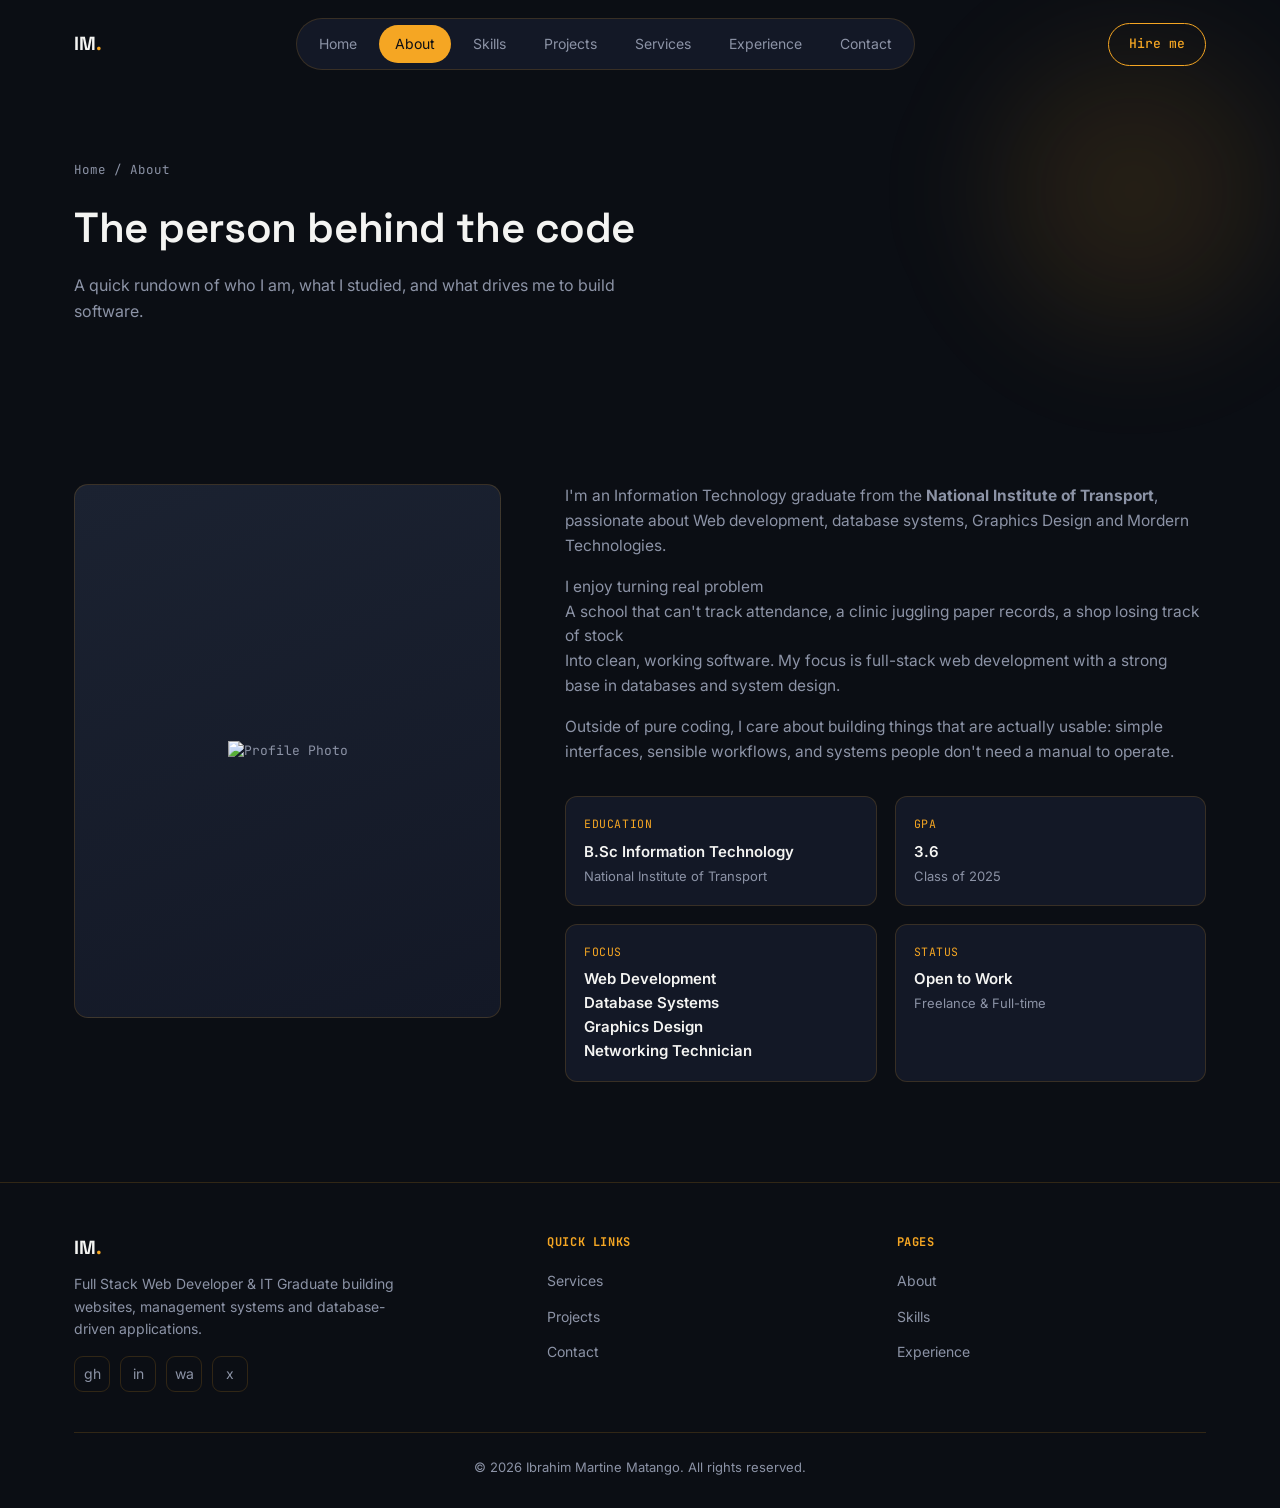
==== About.html @ f986606b "Add files via upload" ====
<!DOCTYPE html>
<html lang="en">
<head>
<meta charset="UTF-8">
<meta name="viewport" content="width=device-width, initial-scale=1.0">
<title>About — Ibrahim Martine Matango</title>
<meta name="description" content="Information Technology graduate from the National Institute of Transport, focused on software engineering, web development and database systems.">
<link rel="preconnect" href="https://fonts.googleapis.com">
<link rel="preconnect" href="https://fonts.gstatic.com" crossorigin>
<link href="https://fonts.googleapis.com/css2?family=Space+Grotesk:wght@400;500;600;700&family=Inter:wght@400;500;600&family=JetBrains+Mono:wght@400;500;600&display=swap" rel="stylesheet">
<link rel="stylesheet" href="style.css">
</head>
<body>

<div id="loader"><div class="loader-text">booting_portfolio.sh</div></div>
<div id="scroll-progress"></div>

<header id="site-header">
  <div class="container nav-wrap">
    <a href="index.html" class="logo">IM<span>.</span></a>
    <nav class="nav-links" id="nav-links">
      <a href="index.html">Home</a>
      <a href="about.html">About</a>
      <a href="skills.html">Skills</a>
      <a href="projects.html">Projects</a>
      <a href="services.html">Services</a>
      <a href="experience.html">Experience</a>
      <a href="contact.html">Contact</a>
    </nav>
    <a href="contact.html" class="nav-cta">Hire me</a>
    <button class="nav-toggle" id="nav-toggle" aria-label="Toggle menu"><span></span><span></span><span></span></button>
  </div>
</header>

<section class="page-banner">
  <div class="container">
    <div class="crumb"><a href="index.html">Home</a> / About</div>
    <h1>The person behind the code</h1>
    <p>A quick rundown of who I am, what I studied, and what drives me to build software.</p>
  </div>
</section><section>
  <div class="container">
    <div class="about-grid">
      <div class="about-photo reveal"><img src="pics/IMG-20240517-WA0015.jpg" alt="Profile Photo" class="hero-photo"></div>
      <div class="about-text reveal">
        <p>I'm an Information Technology graduate from the<strong> National Institute of Transport</strong>, passionate about Web development, database systems, Graphics Design and Mordern Technologies.</p>
        <p>I enjoy turning real problem<br>A school that can't track attendance, a clinic juggling paper records, a shop losing track of stock<br>Into clean, working software. My focus is full-stack web development with a strong base in databases and system design.</p>
        <p>Outside of pure coding, I care about building things that are actually usable: simple interfaces, sensible workflows, and systems people don't need a manual to operate.</p>
        <div class="info-grid">
          <div class="info-card">
            <div class="k">Education</div>
            <div class="v">B.Sc Information Technology<small>National Institute of Transport</small></div>
          </div>
          <div class="info-card">
            <div class="k">GPA</div>
            <div class="v">3.6<small>Class of 2025</small></div>
          </div>
          <div class="info-card">
            <div class="k">Focus</div>
            <div class="v">Web Development</div>
             <div class="v">Database Systems</div>
             <div class="v">Graphics Design</div>
             <div class="v">Networking Technician</div>
          </div>
          <div class="info-card">
            <div class="k">Status</div>
            <div class="v">Open to Work<small>Freelance &amp; Full-time</small></div>
          </div>
        </div>
      </div>
    </div>
  </div>
</section>
<footer>
  <div class="container">
    <div class="footer-grid">
      <div class="footer-about">
        <div class="logo">IM<span>.</span></div>
        <p>Full Stack Web Developer &amp; IT Graduate building websites, management systems and database-driven applications.</p>
        <div class="social-row">
          <a href="#" aria-label="GitHub">gh</a>
          <a href="#" aria-label="LinkedIn">in</a>
          <a href="#" aria-label="WhatsApp">wa</a>
          <a href="#" aria-label="X">x</a>
        </div>
      </div>
      <div>
        <h4>Quick Links</h4>
        <ul><li><a href="services.html">Services</a></li><li><a href="projects.html">Projects</a></li><li><a href="contact.html">Contact</a></li></ul>
      </div>
      <div>
        <h4>Pages</h4>
        <ul><li><a href="about.html">About</a></li><li><a href="skills.html">Skills</a></li><li><a href="experience.html">Experience</a></li></ul>
      </div>
    </div>
    <div class="footer-bottom">
      <span>© 2026 Ibrahim Martine Matango. All rights reserved.</span>
    
    </div>
  </div>
</footer>

<button id="back-to-top" aria-label="Back to top">↑</button>
<script src="script.js"></script>
</body>
</html>
---- style.css ----
:root{
  --bg:#0B0E14;
  --surface:#131826;
  --surface-2:#1B2231;
  --accent:#F5A623;
  --accent-soft:rgba(245,166,35,0.12);
  --accent-2:#2DD4BF;
  --text:#F4F4F2;
  --text-muted:#8C93A6;
  --border:rgba(245,166,35,0.16);
  --radius:14px;
  --display:'Space Grotesk',sans-serif;
  --body:'Inter',sans-serif;
  --mono:'JetBrains Mono',monospace;
}
*{margin:0;padding:0;box-sizing:border-box;}
html{scroll-behavior:smooth;}
html,body{overflow-x:hidden;width:100%;}
body{
  background:var(--bg);
  color:var(--text);
  font-family:var(--body);
  line-height:1.6;
  overflow-x:hidden;
}
a{color:inherit;text-decoration:none;}
ul{list-style:none;}
img{max-width:100%;display:block;}
.container{max-width:1180px;margin:0 auto;padding:0 24px;}
.hero-grid > *,.about-grid > *,.contact-grid > *,.skills-grid > *,.services-grid > *,.projects-grid > *,.cert-grid > *,.stats-bar > *{min-width:0;}
.terminal{max-width:100%;}
.eyebrow{
  font-family:var(--mono);
  font-size:13px;
  letter-spacing:0.08em;
  color:var(--accent);
  text-transform:uppercase;
  display:inline-flex;
  align-items:center;
  gap:8px;
  margin-bottom:14px;
}
.eyebrow::before{
  content:'';
  width:6px;height:6px;border-radius:50%;
  background:var(--accent);
  box-shadow:0 0 8px var(--accent);
}
h1,h2,h3{font-family:var(--display);font-weight:600;letter-spacing:-0.01em;}
section{padding:100px 0;position:relative;}
.section-head{max-width:560px;margin-bottom:56px;}
.section-head h2{font-size:34px;margin-bottom:12px;}
.section-head p{color:var(--text-muted);font-size:16px;}

/* ===== Scrollbar / focus ===== */
::selection{background:var(--accent);color:#0B0E14;}
:focus-visible{outline:2px solid var(--accent);outline-offset:3px;}

/* ===== Loader ===== */
#loader{
  position:fixed;inset:0;background:var(--bg);
  display:flex;align-items:center;justify-content:center;
  z-index:9999;transition:opacity .6s ease, visibility .6s ease;
}
#loader.hidden{opacity:0;visibility:hidden;}
.loader-text{font-family:var(--mono);color:var(--accent);font-size:14px;letter-spacing:.05em;}
.loader-text::after{content:'';display:inline-block;width:10px;height:14px;background:var(--accent);margin-left:6px;animation:blink 0.9s steps(1) infinite;vertical-align:-2px;}
@keyframes blink{50%{opacity:0;}}

/* ===== Scroll progress ===== */
#scroll-progress{
  position:fixed;top:0;left:0;height:3px;background:linear-gradient(90deg,var(--accent),var(--accent-2));
  width:0%;z-index:1100;
}

/* ===== Nav ===== */
header{
  position:fixed;top:0;left:0;right:0;z-index:1000;
  padding:18px 0;
  transition:background .3s ease, padding .3s ease, border-color .3s ease;
  border-bottom:1px solid transparent;
}
header.scrolled{
  background:rgba(11,14,20,0.85);
  backdrop-filter:blur(12px);
  padding:12px 0;
  border-bottom:1px solid var(--border);
}
.nav-wrap{display:flex;align-items:center;justify-content:space-between;}
.logo{font-family:var(--display);font-weight:700;font-size:19px;}
.logo span{color:var(--accent);}
.nav-links{display:flex;gap:6px;background:var(--surface);border:1px solid var(--border);padding:6px;border-radius:999px;}
.nav-links a{
  font-size:14px;padding:8px 16px;border-radius:999px;color:var(--text-muted);
  transition:color .25s, background .25s;
}
.nav-links a:hover{color:var(--text);}
.nav-links a.active{color:#0B0E14;background:var(--accent);}
.nav-cta{
  font-family:var(--mono);font-size:13px;font-weight:500;
  padding:10px 20px;border-radius:999px;border:1px solid var(--accent);
  color:var(--accent);transition:.25s;
}
.nav-cta:hover{background:var(--accent);color:#0B0E14;}
.nav-toggle{display:none;flex-direction:column;gap:5px;cursor:pointer;background:none;border:none;}
.nav-toggle span{width:24px;height:2px;background:var(--text);}

/* ===== Hero ===== */
.hero{
  min-height:100vh;display:flex;align-items:center;
  padding-top:120px;padding-bottom:60px;position:relative;
}
.hero::before{
  content:'';position:absolute;top:-10%;right:-10%;width:600px;height:600px;
  background:radial-gradient(circle,rgba(245,166,35,0.18),transparent 70%);
  filter:blur(40px);pointer-events:none;
}
.hero-grid{display:grid;grid-template-columns:1.1fr 0.9fr;gap:60px;align-items:center;}
.hero h1{font-size:54px;line-height:1.08;margin-bottom:18px;}
.hero h1 .accent{color:var(--accent);}
.hero-sub{font-size:18px;color:var(--text-muted);max-width:480px;margin-bottom:32px;}
.hero-sub .typed{color:var(--accent-2);font-family:var(--mono);font-weight:500;}
.hero-actions{display:flex;gap:14px;flex-wrap:wrap;margin-bottom:48px;}
.btn{
  font-family:var(--body);font-weight:600;font-size:14px;
  padding:13px 24px;border-radius:10px;display:inline-flex;align-items:center;gap:8px;
  transition:transform .2s ease, box-shadow .2s ease;
  border:1px solid transparent;cursor:pointer;
}
.btn-primary{background:var(--accent);color:#0B0E14;}
.btn-primary:hover{transform:translateY(-2px);box-shadow:0 10px 24px rgba(245,166,35,0.25);}
.btn-outline{border-color:var(--border);color:var(--text);}
.btn-outline:hover{border-color:var(--accent);color:var(--accent);transform:translateY(-2px);}
.btn-ghost{color:var(--text-muted);font-size:14px;}
.btn-ghost:hover{color:var(--accent);}

/* Terminal card - signature element */
.terminal{
  background:var(--surface);border:1px solid var(--border);border-radius:var(--radius);
  font-family:var(--mono);font-size:13.5px;overflow:hidden;
  box-shadow:0 30px 60px -20px rgba(0,0,0,0.6);
}
.terminal-bar{
  display:flex;align-items:center;gap:8px;padding:12px 16px;
  background:var(--surface-2);border-bottom:1px solid var(--border);
}
.tdot{width:10px;height:10px;border-radius:50%;}
.tdot.r{background:#ff5f56;}.tdot.y{background:#ffbd2e;}.tdot.g{background:#27c93f;}
.terminal-title{margin-left:8px;color:var(--text-muted);font-size:12px;}
.terminal-body{padding:20px;min-height:170px;}
.terminal-body .line{margin-bottom:8px;white-space:pre-wrap;}
.terminal-body .prompt{color:var(--accent-2);}
.terminal-body .out{color:var(--text-muted);}
.cursor{display:inline-block;width:8px;height:14px;background:var(--accent);vertical-align:-2px;animation:blink 1s steps(1) infinite;}
.status-pill{
  display:inline-flex;align-items:center;gap:8px;margin-top:10px;
  padding:7px 14px;border:1px solid rgba(45,212,191,0.35);border-radius:999px;
  background:rgba(45,212,191,0.08);color:var(--accent-2);font-size:12.5px;
}
.status-dot{width:7px;height:7px;border-radius:50%;background:var(--accent-2);box-shadow:0 0 8px var(--accent-2);animation:pulse 1.6s ease-in-out infinite;}
@keyframes pulse{0%,100%{opacity:1;}50%{opacity:0.35;}}

.hero-photo-wrap{position:relative;display:flex;justify-content:center;}
.photo-blob{
  position:relative;width:340px;height:340px;border-radius:48% 52% 55% 45%/45% 48% 52% 55%;
  overflow:hidden;border:1px solid var(--border);
  background:linear-gradient(160deg,var(--surface-2),var(--surface));
  display:flex;align-items:center;justify-content:center;
  animation:float 6s ease-in-out infinite;
}
.photo-blob img{width:100%;height:100%;object-fit:cover;}
@keyframes float{0%,100%{transform:translateY(0);}50%{transform:translateY(-14px);}}
.photo-placeholder{font-family:var(--mono);color:var(--text-muted);font-size:13px;text-align:center;padding:20px;}

/* Stats bar */
.stats-bar{
  display:grid;grid-template-columns:repeat(4,1fr);
  border:1px solid var(--border);border-radius:var(--radius);
  overflow:hidden;background:var(--surface);
}
.stat{padding:24px 16px;text-align:center;border-right:1px solid var(--border);}
.stat:last-child{border-right:none;}
.stat .num{font-family:var(--display);font-size:30px;font-weight:700;color:var(--accent);}
.stat .label{font-family:var(--mono);font-size:11.5px;color:var(--text-muted);text-transform:uppercase;letter-spacing:.05em;margin-top:4px;}

/* ===== Inner page banner (non-home pages) ===== */
.page-banner{padding:160px 0 60px;position:relative;}
.page-banner::before{
  content:'';position:absolute;top:-5%;right:-5%;width:420px;height:420px;
  background:radial-gradient(circle,rgba(245,166,35,0.14),transparent 70%);
  filter:blur(40px);pointer-events:none;
}
.page-banner .crumb{font-family:var(--mono);font-size:12.5px;color:var(--text-muted);margin-bottom:14px;}
.page-banner .crumb a{color:var(--text-muted);transition:.2s;}
.page-banner .crumb a:hover{color:var(--accent);}
.page-banner h1{font-size:42px;margin-bottom:12px;}
.page-banner p{color:var(--text-muted);max-width:560px;font-size:16px;}

/* ===== Home teaser strips ===== */
.teaser-strip{padding:90px 0;border-top:1px solid var(--border);}
.teaser-head{display:flex;justify-content:space-between;align-items:flex-end;gap:20px;margin-bottom:40px;flex-wrap:wrap;}
.teaser-head h2{font-size:28px;}
.teaser-head p{color:var(--text-muted);font-size:15px;max-width:440px;margin-top:8px;}
.link-arrow{font-family:var(--mono);font-size:13.5px;color:var(--accent);white-space:nowrap;transition:.2s;}
.link-arrow:hover{opacity:.75;}
.mini-grid{display:grid;grid-template-columns:repeat(3,1fr);gap:20px;}
.mini-card{
  background:var(--surface);border:1px solid var(--border);border-radius:var(--radius);padding:22px;
  transition:transform .25s ease, border-color .25s ease;
}
.mini-card:hover{transform:translateY(-5px);border-color:var(--accent);}
.mini-card h3{font-size:16px;margin-bottom:8px;}
.mini-card p{color:var(--text-muted);font-size:13.5px;}
@media (max-width:720px){
  .page-banner{padding:130px 0 40px;}
  .page-banner h1{font-size:30px;}
  .mini-grid{grid-template-columns:1fr;}
}

/* ===== Reveal ===== */
.reveal{opacity:0;transform:translateY(28px);transition:opacity .7s ease, transform .7s ease;}
.reveal.in{opacity:1;transform:translateY(0);}

/* ===== About ===== */
.about-grid{display:grid;grid-template-columns:0.8fr 1.2fr;gap:64px;align-items:start;}
.about-photo{
  width:100%;aspect-ratio:4/5;border-radius:var(--radius);
  background:linear-gradient(160deg,var(--surface-2),var(--surface));
  border:1px solid var(--border);display:flex;align-items:center;justify-content:center;
  font-family:var(--mono);color:var(--text-muted);font-size:13px;
}
.about-text p{color:var(--text-muted);margin-bottom:16px;font-size:15.5px;}
.info-grid{display:grid;grid-template-columns:1fr 1fr;gap:18px;margin-top:32px;}
.info-card{background:var(--surface);border:1px solid var(--border);border-radius:12px;padding:18px;}
.info-card .k{font-family:var(--mono);font-size:11.5px;color:var(--accent);text-transform:uppercase;letter-spacing:.05em;margin-bottom:6px;}
.info-card .v{font-size:15px;font-weight:600;}
.info-card .v small{display:block;font-weight:400;color:var(--text-muted);font-size:13px;margin-top:2px;}

/* ===== Skills ===== */
.skills-grid{display:grid;grid-template-columns:repeat(4,1fr);gap:20px;}
.skill-card{
  background:var(--surface);border:1px solid var(--border);border-radius:var(--radius);padding:24px;
  transition:transform .25s ease, border-color .25s ease;
}
.skill-card:hover{transform:translateY(-6px);border-color:var(--accent);}
.skill-card h3{font-size:15px;font-family:var(--mono);color:var(--accent);text-transform:uppercase;letter-spacing:.04em;margin-bottom:16px;}
.skill-item{margin-bottom:14px;}
.skill-item:last-child{margin-bottom:0;}
.skill-item .row{display:flex;justify-content:space-between;font-size:13.5px;margin-bottom:6px;color:var(--text-muted);}
.skill-bar{height:5px;border-radius:99px;background:var(--surface-2);overflow:hidden;}
.skill-bar span{display:block;height:100%;background:linear-gradient(90deg,var(--accent),var(--accent-2));width:0%;border-radius:99px;transition:width 1.2s ease;}

/* ===== Projects ===== */
.filter-row{display:flex;gap:10px;flex-wrap:wrap;margin-bottom:36px;}
.filter-btn{
  font-family:var(--mono);font-size:12.5px;padding:8px 16px;border-radius:999px;
  border:1px solid var(--border);color:var(--text-muted);cursor:pointer;background:none;transition:.2s;
}
.filter-btn.active,.filter-btn:hover{border-color:var(--accent);color:var(--accent);}
.projects-grid{display:grid;grid-template-columns:repeat(3,1fr);gap:24px;}
.project-card{
  background:var(--surface);border:1px solid var(--border);border-radius:var(--radius);overflow:hidden;
  transition:transform .3s ease, border-color .3s ease;display:flex;flex-direction:column;
}
.project-card:hover{transform:translateY(-6px);border-color:var(--accent);}
.project-thumb{
  aspect-ratio:16/10;background:linear-gradient(135deg,var(--surface-2),#222a3a);
  display:flex;align-items:center;justify-content:center;color:var(--text-muted);font-family:var(--mono);font-size:12px;
  position:relative;overflow:hidden;
}
.project-thumb::after{content:'';position:absolute;inset:0;background:radial-gradient(circle at 30% 20%,rgba(245,166,35,.12),transparent 60%);}
.project-body{padding:22px;display:flex;flex-direction:column;flex:1;}
.project-body h3{font-size:18px;margin-bottom:8px;}
.project-body p{color:var(--text-muted);font-size:14px;margin-bottom:16px;flex:1;}
.tag-row{display:flex;flex-wrap:wrap;gap:6px;margin-bottom:18px;}
.tag{font-family:var(--mono);font-size:11px;padding:4px 10px;border-radius:6px;background:var(--accent-soft);color:var(--accent);}
.project-links{display:flex;gap:14px;font-size:13.5px;}
.project-links a{color:var(--text-muted);transition:.2s;}
.project-links a:hover{color:var(--accent);}

/* ===== Services ===== */
.services-grid{display:grid;grid-template-columns:repeat(4,1fr);gap:20px;}
.service-card{background:var(--surface);border:1px solid var(--border);border-radius:var(--radius);padding:26px;transition:.25s;}
.service-card:hover{border-color:var(--accent);transform:translateY(-4px);}
.service-num{font-family:var(--mono);color:var(--accent);font-size:13px;margin-bottom:14px;}
.service-card h3{font-size:16px;margin-bottom:8px;}
.service-card p{color:var(--text-muted);font-size:13.5px;}

/* ===== Experience timeline ===== */
.timeline{position:relative;padding-left:32px;}
.timeline::before{content:'';position:absolute;left:6px;top:6px;bottom:6px;width:1px;background:var(--border);}
.tl-item{position:relative;padding-bottom:40px;}
.tl-item:last-child{padding-bottom:0;}
.tl-item::before{
  content:'';position:absolute;left:-32px;top:4px;width:13px;height:13px;border-radius:50%;
  background:var(--bg);border:2px solid var(--accent);
}
.tl-year{font-family:var(--mono);color:var(--accent);font-size:13px;margin-bottom:6px;}
.tl-item h3{font-size:17px;margin-bottom:4px;}
.tl-item p{color:var(--text-muted);font-size:14px;}

/* ===== Certificates ===== */
.cert-grid{display:grid;grid-template-columns:repeat(3,1fr);gap:20px;}
.cert-card{background:var(--surface);border:1px solid var(--border);border-radius:var(--radius);padding:24px;display:flex;gap:16px;align-items:flex-start;transition:.25s;}
.cert-card:hover{border-color:var(--accent);}
.cert-icon{width:42px;height:42px;border-radius:10px;background:var(--accent-soft);color:var(--accent);display:flex;align-items:center;justify-content:center;font-family:var(--mono);font-weight:600;flex-shrink:0;}
.cert-card h3{font-size:15.5px;margin-bottom:4px;}
.cert-card p{color:var(--text-muted);font-size:13px;}

/* ===== Contact ===== */
.contact-grid{display:grid;grid-template-columns:0.9fr 1.1fr;gap:60px;}
.contact-list{display:flex;flex-direction:column;gap:18px;margin-top:28px;}
.contact-row{display:flex;align-items:center;gap:14px;padding:14px;border:1px solid var(--border);border-radius:12px;background:var(--surface);transition:.2s;text-decoration:none;color:inherit;cursor:pointer;}
.contact-row:hover{border-color:var(--accent);transform:translateX(4px);}
.contact-row:hover .contact-icon{background:var(--accent);color:#0B0E14;}
.contact-row:hover .v{color:var(--accent);}
.contact-icon{width:38px;height:38px;border-radius:9px;background:var(--accent-soft);color:var(--accent);display:flex;align-items:center;justify-content:center;flex-shrink:0;font-size:16px;}
.contact-row .k{font-family:var(--mono);font-size:11px;color:var(--text-muted);text-transform:uppercase;}
.contact-row .v{font-size:14.5px;font-weight:500;}
.form-card{background:var(--surface);border:1px solid var(--border);border-radius:var(--radius);padding:32px;}
.field{margin-bottom:18px;}
.field label{display:block;font-family:var(--mono);font-size:12px;color:var(--text-muted);margin-bottom:8px;text-transform:uppercase;letter-spacing:.04em;}
.field input,.field textarea{
  width:100%;background:var(--surface-2);border:1px solid var(--border);border-radius:10px;
  padding:12px 14px;color:var(--text);font-family:var(--body);font-size:14.5px;resize:vertical;
}
.field input:focus,.field textarea:focus{outline:none;border-color:var(--accent);}
.form-note{font-size:12.5px;color:var(--text-muted);margin-top:12px;}

/* ===== Footer ===== */
footer{border-top:1px solid var(--border);padding:50px 0 30px;}
.footer-grid{display:grid;grid-template-columns:1.4fr 1fr 1fr;gap:40px;margin-bottom:40px;}
.footer-grid h4{font-family:var(--mono);font-size:12px;color:var(--accent);text-transform:uppercase;letter-spacing:.05em;margin-bottom:16px;}
.footer-grid ul li{margin-bottom:10px;}
.footer-grid ul li a{color:var(--text-muted);font-size:14px;transition:.2s;}
.footer-grid ul li a:hover{color:var(--accent);}
.footer-about p{color:var(--text-muted);font-size:14px;margin-top:10px;max-width:320px;}
.social-row{display:flex;gap:10px;margin-top:16px;}
.social-row a{width:36px;height:36px;border:1px solid var(--border);border-radius:9px;display:flex;align-items:center;justify-content:center;font-size:14px;color:var(--text-muted);transition:.2s;}
.social-row a:hover{border-color:var(--accent);color:var(--accent);}
.footer-bottom{display:flex;justify-content:center;align-items:center;text-align:center;padding-top:24px;border-top:1px solid var(--border);font-size:13px;color:var(--text-muted);flex-wrap:wrap;gap:12px;}

/* ===== Back to top ===== */
#back-to-top{
  position:fixed;bottom:26px;right:26px;width:44px;height:44px;border-radius:50%;
  background:var(--accent);color:#0B0E14;border:none;cursor:pointer;
  display:flex;align-items:center;justify-content:center;font-size:18px;
  opacity:0;visibility:hidden;transform:translateY(10px);transition:.3s;z-index:900;
}
#back-to-top.show{opacity:1;visibility:visible;transform:translateY(0);}

/* ===== Responsive =====
   Below the desktop breakpoint every grid keeps its DESKTOP column
   layout (same side-by-side arrangement) instead of stacking to 1fr.
   Columns get a sane minimum width via minmax(); once the viewport
   can no longer fit that minimum, the row overflows horizontally and
   the grid itself scrolls sideways instead of the browser falling
   back to a vertical stack. */
@media (max-width:980px){
  .hero-grid,.about-grid,.contact-grid{
    grid-template-columns:repeat(2,minmax(300px,1fr));
    gap:40px;
  }
  .skills-grid,.services-grid{
    grid-template-columns:repeat(4,minmax(210px,1fr));
  }
  .projects-grid,.cert-grid{
    grid-template-columns:repeat(3,minmax(250px,1fr));
  }
  .footer-grid{
    grid-template-columns:repeat(3,minmax(190px,1fr));
  }
  .hero-grid,.about-grid,.contact-grid,
  .skills-grid,.services-grid,
  .projects-grid,.cert-grid,
  .footer-grid{
    overflow-x:auto;
    -webkit-overflow-scrolling:touch;
    scrollbar-width:thin;
    scrollbar-color:var(--accent) transparent;
    padding-bottom:10px;
  }
  .hero-grid::-webkit-scrollbar,.about-grid::-webkit-scrollbar,.contact-grid::-webkit-scrollbar,
  .skills-grid::-webkit-scrollbar,.services-grid::-webkit-scrollbar,
  .projects-grid::-webkit-scrollbar,.cert-grid::-webkit-scrollbar,
  .footer-grid::-webkit-scrollbar{height:6px;}
  .hero-grid::-webkit-scrollbar-thumb,.about-grid::-webkit-scrollbar-thumb,.contact-grid::-webkit-scrollbar-thumb,
  .skills-grid::-webkit-scrollbar-thumb,.services-grid::-webkit-scrollbar-thumb,
  .projects-grid::-webkit-scrollbar-thumb,.cert-grid::-webkit-scrollbar-thumb,
  .footer-grid::-webkit-scrollbar-thumb{background:var(--border);border-radius:99px;}
}
@media (max-width:720px){
  .nav-links{display:none;}
  .nav-toggle{display:flex;}
  .nav-links.mobile-open{
    display:flex;flex-direction:column;position:absolute;top:60px;left:24px;right:24px;
    background:var(--surface);border-radius:14px;padding:14px;gap:4px;border:1px solid var(--border);
  }
  .nav-links.mobile-open a{padding:12px 14px;}
  .hero h1{font-size:38px;}
  .stats-bar{
    grid-template-columns:repeat(4,minmax(140px,1fr));
    overflow-x:auto;-webkit-overflow-scrolling:touch;
  }
  .stat:nth-child(2){border-right:1px solid var(--border);}
  section{padding:70px 0;}
}
@media (prefers-reduced-motion: reduce){
  *{animation-duration:0.01ms !important;animation-iteration-count:1 !important;transition-duration:0.01ms !important;scroll-behavior:auto !important;}
}
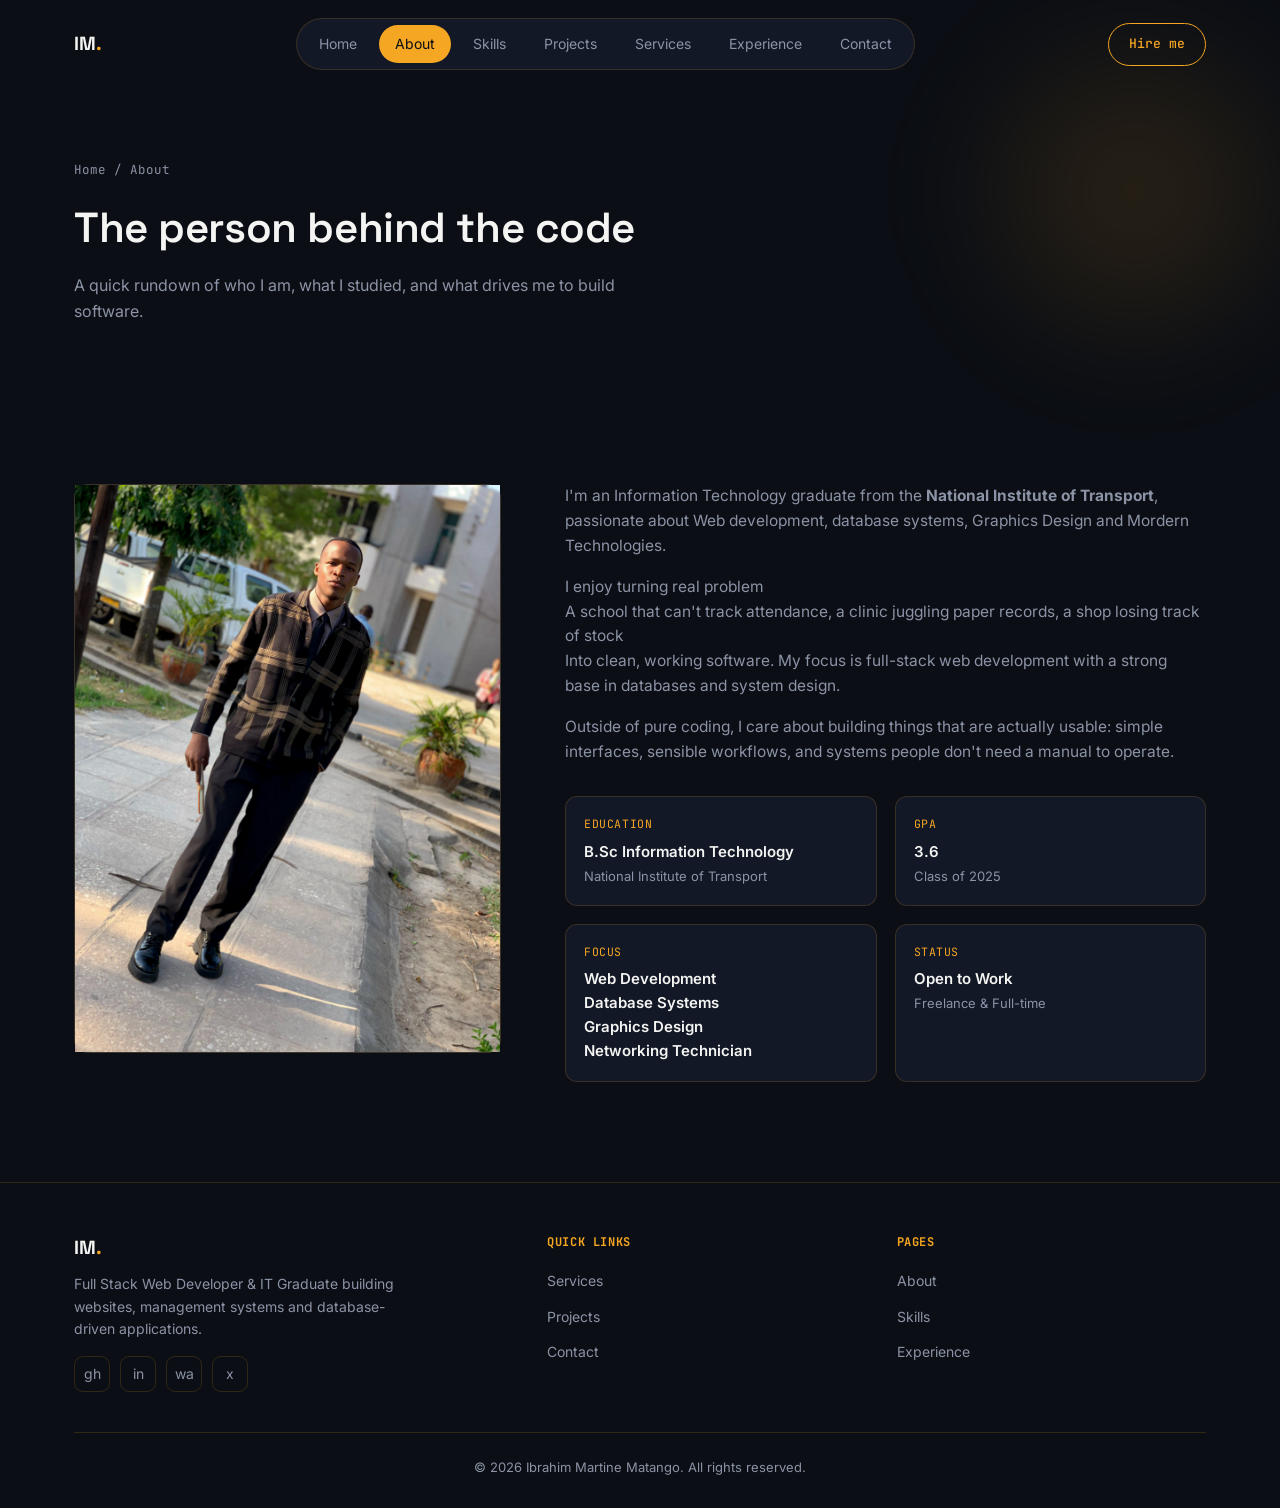
==== commit ef8aa8ee: "Update About.html" ====
--- a/About.html
+++ b/About.html
@@ -41,7 +41,7 @@
 </section><section>
   <div class="container">
     <div class="about-grid">
-      <div class="about-photo reveal"><img src="pics/IMG-20240517-WA0015.jpg" alt="Profile Photo" class="hero-photo"></div>
+      <div class="about-photo reveal"><img src="IMG-20240517-WA0015.jpg" alt="Profile Photo" class="hero-photo"></div>
       <div class="about-text reveal">
         <p>I'm an Information Technology graduate from the<strong> National Institute of Transport</strong>, passionate about Web development, database systems, Graphics Design and Mordern Technologies.</p>
         <p>I enjoy turning real problem<br>A school that can't track attendance, a clinic juggling paper records, a shop losing track of stock<br>Into clean, working software. My focus is full-stack web development with a strong base in databases and system design.</p>
@@ -103,4 +103,4 @@
 <button id="back-to-top" aria-label="Back to top">↑</button>
 <script src="script.js"></script>
 </body>
-</html>+</html>
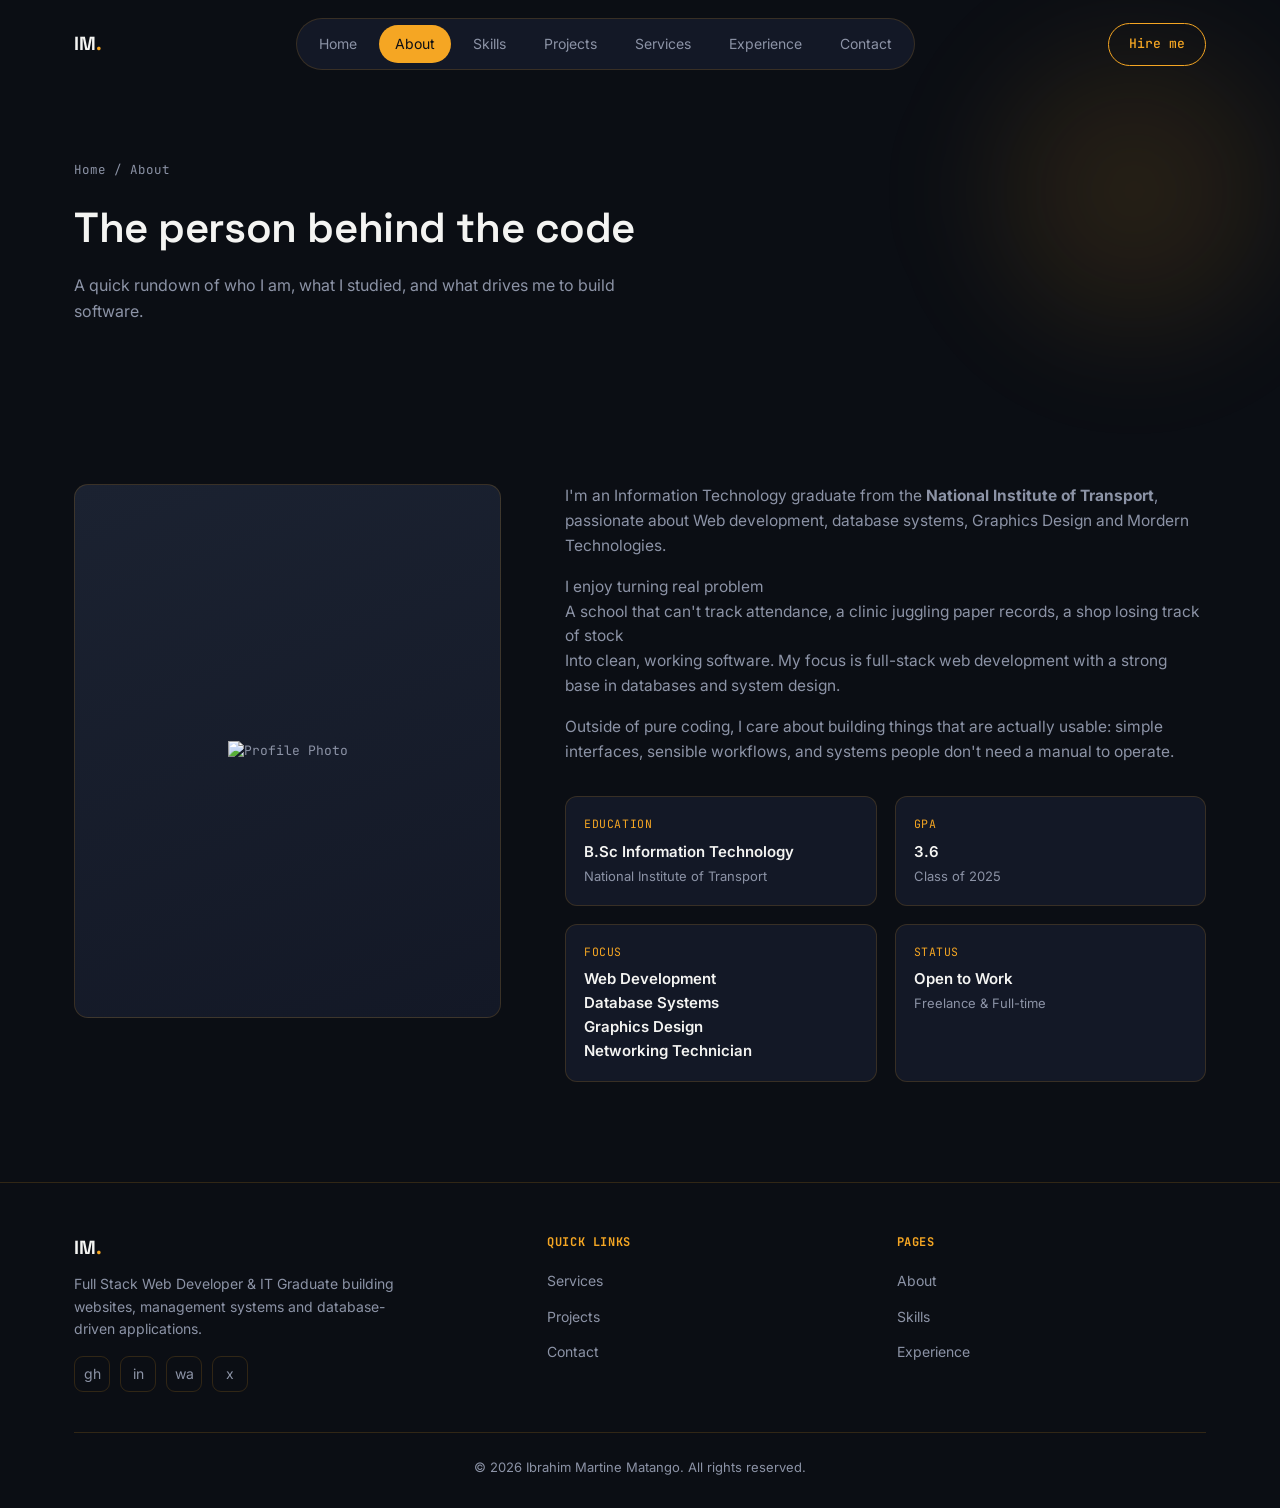
==== commit 7a42823f: "Fix HTML formatting and structure in About.html" ====
--- a/About.html
+++ b/About.html
@@ -20,7 +20,7 @@
     <a href="index.html" class="logo">IM<span>.</span></a>
     <nav class="nav-links" id="nav-links">
       <a href="index.html">Home</a>
-      <a href="about.html">About</a>
+      <a href="About.html">About</a>
       <a href="skills.html">Skills</a>
       <a href="projects.html">Projects</a>
       <a href="services.html">Services</a>
@@ -41,7 +41,7 @@
 </section><section>
   <div class="container">
     <div class="about-grid">
-      <div class="about-photo reveal"><img src="IMG-20240517-WA0015.jpg" alt="Profile Photo" class="hero-photo"></div>
+      <div class="about-photo reveal"><img src="IMG-20240517-WA0015" alt="Profile Photo" class="hero-photo"></div>
       <div class="about-text reveal">
         <p>I'm an Information Technology graduate from the<strong> National Institute of Transport</strong>, passionate about Web development, database systems, Graphics Design and Mordern Technologies.</p>
         <p>I enjoy turning real problem<br>A school that can't track attendance, a clinic juggling paper records, a shop losing track of stock<br>Into clean, working software. My focus is full-stack web development with a strong base in databases and system design.</p>
